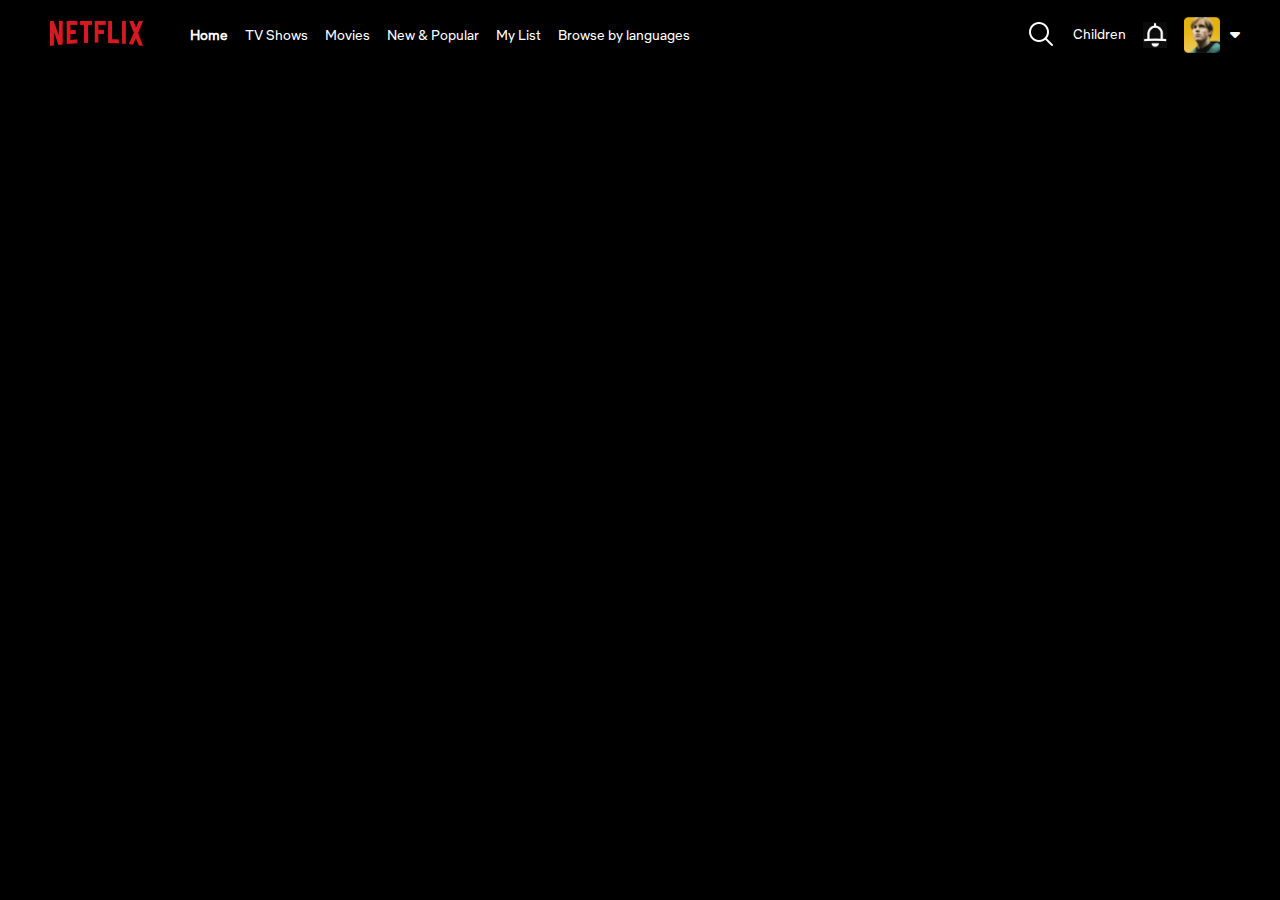
==== index.html @ 3de7b9f2 "Added two items in right section of navbar(newreleases and profile)" ====
<!DOCTYPE html>
<html lang="en">
<head>
    <meta charset="UTF-8">
    <meta name="viewport" content="width=device-width, initial-scale=1.0">
    <link rel="stylesheet" href="style.css">
    <link rel="icon" href="Logo/netflix-1-logo-svgrepo-com.svg" type="image/x-icon">
    <link rel="stylesheet" href="https://cdnjs.cloudflare.com/ajax/libs/font-awesome/6.0.0/css/all.min.css">
    <title>Home - Netflix</title>
</head>
<body>
    <nav>
        <div class="navbar">
            <div class="left">
                <img src="Logo/Netflix_2015_logo.svg.png" alt="Netflix" srcset="">
                <ul class="navbar-links">
                    <li><a href="#"><b>Home</b></a></li>
                    <li><a href="#">TV Shows</a></li>
                    <li><a href="#">Movies</a></li>
                    <li><a href="#">New & Popular</a></li>
                    <li><a href="#">My List</a></li>
                    <li><a href="#">Browse by languages</a></li>
                </ul>
            </div>
            <div class="right">
                <div class="navbar-search">
                    <input type="text" placeholder="Titles, People, Genres">
                    <a href="#">
                        <img src="Logo/icons8-search-30.png" alt="Search Icon" id="search-icon">
                    </a>
                </div>
                <a href="#">Children</a>
                <div class="newrelease">
                    <img id="newreleaseicon" src="Logo/Screenshot 2024-03-12 151353.png" alt="">
                </div>
                <div class="profile">
                    <div class="pic">
                        <img id="profileavatar" src="Logo/profileavatar.png" alt="">
                    </div>
                    <div class="arrow">
                        <i class="fa-solid fa-caret-down" style="color: #ffffff;"></i>
                    </div>
                </div>
            </div>
        </div>
    </nav>
    
    <main>
        
    </main>
</body>
<script src="script.js"></script>
</html>
---- style.css ----
@font-face {
    font-family: Netflix;
    src: url("font/NETFLIXSANS-REGULAR.OTF");
}
*{
    font-family: Netflix;
}

body {
    margin-top: 7.5px;
    margin-bottom: 11px;
    margin-left: 40px;
    margin-right: 40px;
    background-color: black;
    color: white;
    
}

div.navbar {
    background-color: rgb(0, 0, 0);
    display: flex;
    align-items: center;
    justify-content: space-between;
}

div.navbar .left {
    display: flex;
    justify-content: center;
    align-items: center;
}

.navbar .left img {
    padding: 10px;
    height: 25px;
    width: 92.5px;
    margin-right: 20px;
}

.navbar ul li {
    list-style-type: none;
}

.navbar ul li a {
    font-size: 13.5px;
    text-decoration: none;
    color: white;
}

.navbar-links {
    display: flex;
    align-items: center;
    justify-content: center;
    padding: 0;
}

.navbar-links li a {
    margin-left: 17px;
}

.navbar-search {
    position: relative;
    cursor: pointer;
    display: flex;
    align-items: center;
    justify-content: center;
}

#search-icon {
    height: 30px;
    cursor: pointer;
}

#search-textarea {
    display: none;
    position: absolute;
    top: 100%;
    left: 0;
    width: 200px;
    height: 100px;
    padding: 5px;
}


div.navbar .right{
    display: flex;
    align-items: center;
    justify-content: center;
}
div.navbar .right .navbar-search:hover input{
    width: 200px;
    border: 2px solid #575757;
    margin-right: 10px;
}
div.navbar .right .navbar-search input{
    padding-left: 15px;
    background-color: black;
    color: white;
    height: 30px;
    width: 0;
    outline: none;
    border: none;
    transition: 0.8s;
    background: transparent;

}

div.navbar .right .navbar-search img{
    position: relative;
    top: 2px;
}

div.navbar .right a{
    text-decoration: none;
    font-size: 13.5px;
    color: white;
    margin-left: 17px;
}

#newreleaseicon{
    width: 24px;
    height: 26px;
    position: relative;
    top: 3px;
    margin-left: 17px;
}

#profileavatar{
    width: 36px;
    height: 36px;
    position: relative;
    top: 3px;
    margin-left: 17px;
    cursor: pointer;
}

.profile{
    display: flex;
    align-items: center;
    justify-content: center;
    gap: 10px;
}
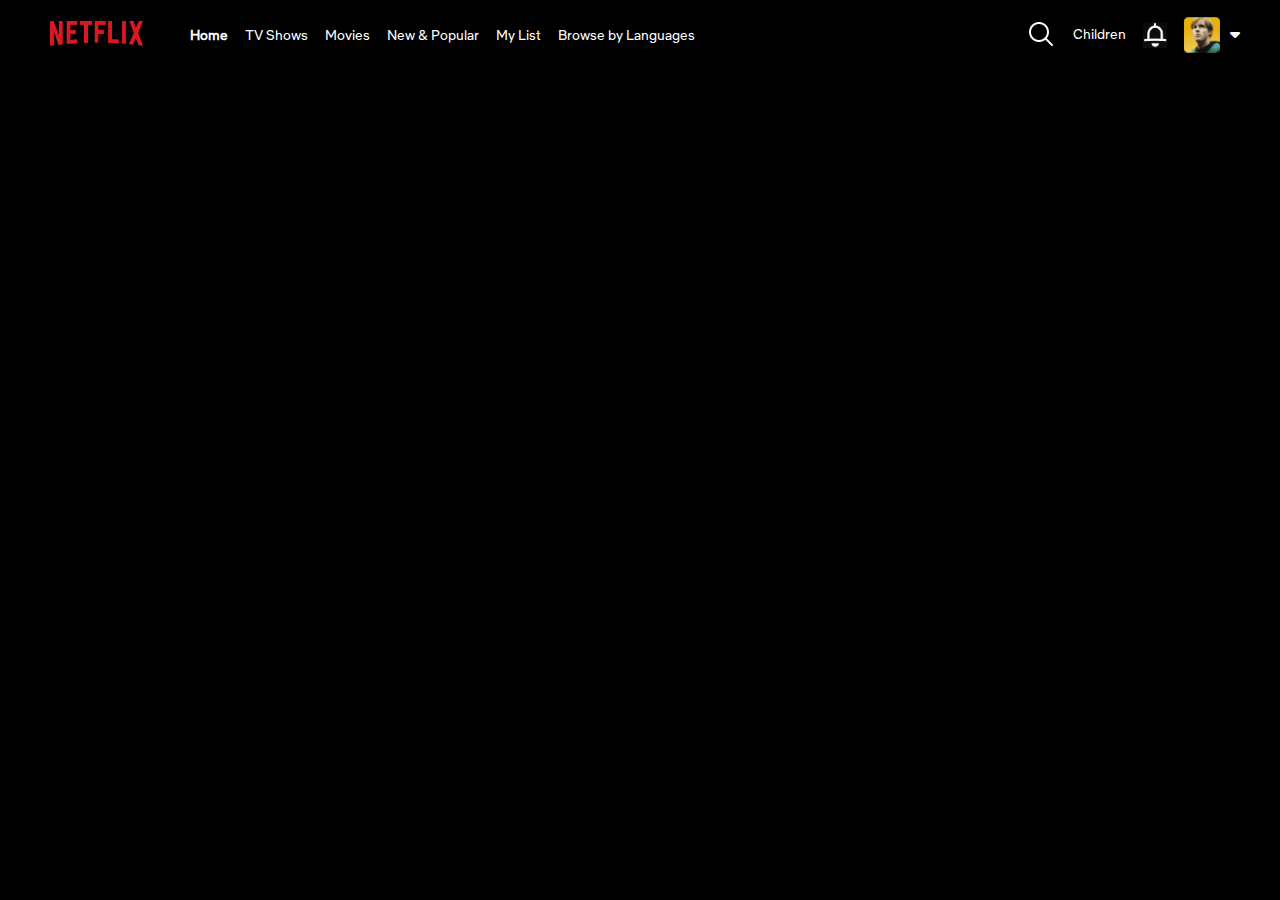
==== commit 9319ff46: "Added Background video" ====
--- a/index.html
+++ b/index.html
@@ -19,7 +19,7 @@
                     <li><a href="#">Movies</a></li>
                     <li><a href="#">New & Popular</a></li>
                     <li><a href="#">My List</a></li>
-                    <li><a href="#">Browse by languages</a></li>
+                    <li><a href="#">Browse by Languages</a></li>
                 </ul>
             </div>
             <div class="right">
@@ -46,7 +46,9 @@
     </nav>
     
     <main>
-        
+        <video id="background-video" autoplay>
+            <source src="Video/Oppenheimer ｜ New Trailer.mp4" type="video/mp4">
+        </video>
     </main>
 </body>
 <script src="script.js"></script>
--- a/style.css
+++ b/style.css
@@ -9,8 +9,8 @@
 body {
     margin-top: 7.5px;
     margin-bottom: 11px;
-    margin-left: 40px;
-    margin-right: 40px;
+    margin-left: 0;
+    margin-right: 0;
     background-color: black;
     color: white;
     
@@ -21,6 +21,9 @@
     display: flex;
     align-items: center;
     justify-content: space-between;
+    padding-left: 40px;
+    padding-right: 40px;
+    padding-bottom: 8px;
 }
 
 div.navbar .left {
@@ -140,3 +143,15 @@
     gap: 10px;
 }
 
+
+#background-video {
+    width: 100vw;
+    height: 100vh;
+    object-fit: cover;
+    position: fixed;
+    left: 0;
+    right: 0;
+    top: 0;
+    bottom: 0;
+    z-index: -1;
+  }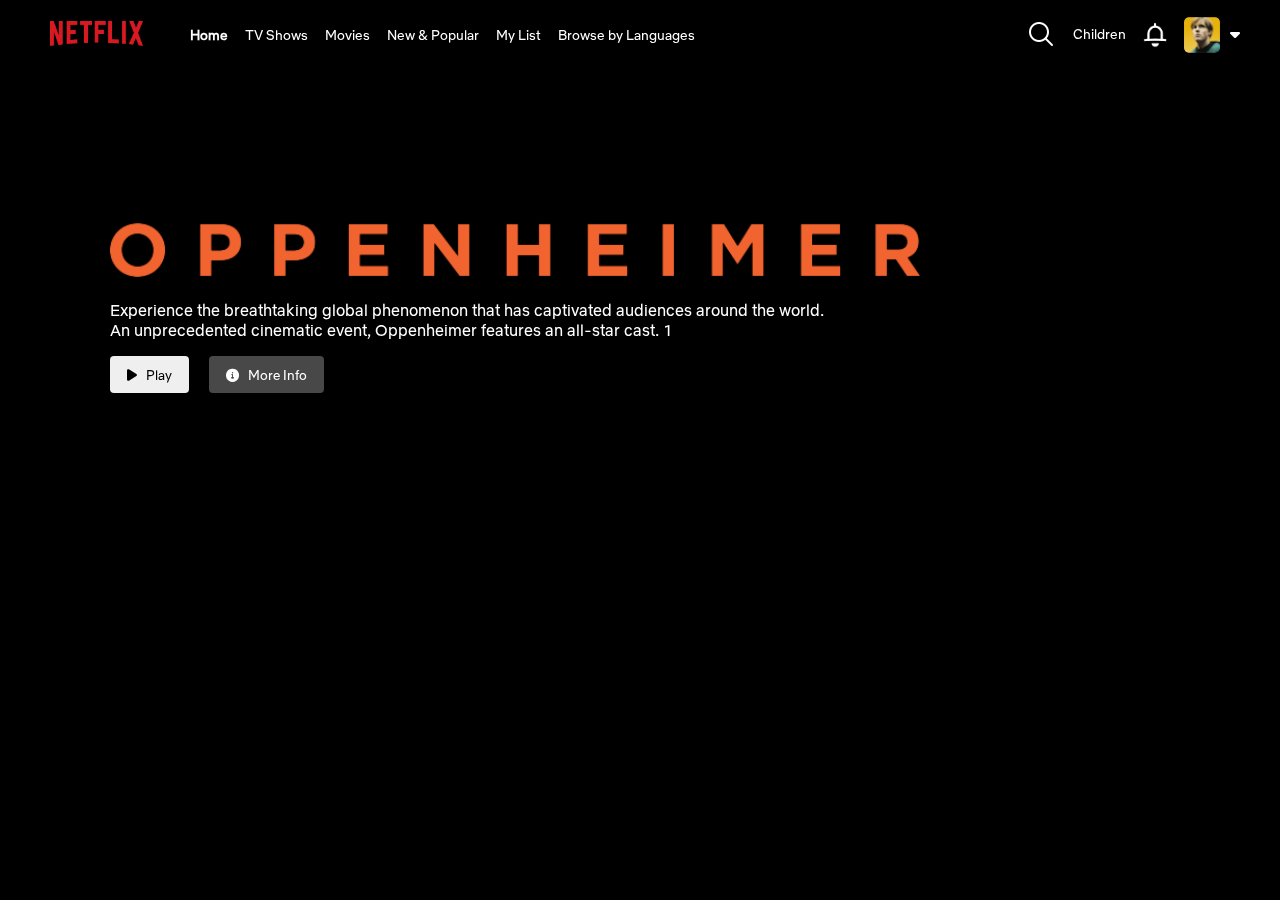
==== commit 40199fe2: "Added HeroSection(movietitle, description, buttons)" ====
--- a/index.html
+++ b/index.html
@@ -31,7 +31,7 @@
                 </div>
                 <a href="#">Children</a>
                 <div class="newrelease">
-                    <img id="newreleaseicon" src="Logo/Screenshot 2024-03-12 151353.png" alt="">
+                    <img id="newreleaseicon" src="Logo/Screenshot_2024-03-12_151353-removebg-preview.png" alt="">
                 </div>
                 <div class="profile">
                     <div class="pic">
@@ -47,8 +47,27 @@
     
     <main>
         <video id="background-video" autoplay>
-            <source src="Video/Oppenheimer ｜ New Trailer.mp4" type="video/mp4">
+            <source src="Video/Oppenheimer ｜ New Trailer (online-video-cutter.com).mp4" type="video/mp4">
         </video>
+        <div class="herosection">
+            <div class="title">
+                <img src="Logo/Oppenheimer_Movie_Logo_2023.png" alt="">
+            </div>
+            <div class="description">
+                <p>
+                    Experience the breathtaking global phenomenon that has captivated audiences around the world. An unprecedented cinematic event, Oppenheimer features an all-star cast.
+            1   </p>
+            </div>
+            <div class="buttons">
+                <div class="play">
+                    <button><i class="fa-solid fa-play" style="color: #000000;"></i> &nbsp;&nbsp;Play</button>
+                </div>
+                <div class="moreinfo">
+                    <button style="background-color: #5a5a5acc;color: white;"><i class="fa-solid fa-circle-info" style="color: #ffffff;"></i> &nbsp;&nbsp;More Info</button>
+                </div>
+            </div>
+        </div>
+        
     </main>
 </body>
 <script src="script.js"></script>
--- a/style.css
+++ b/style.css
@@ -17,7 +17,7 @@
 }
 
 div.navbar {
-    background-color: rgb(0, 0, 0);
+    background-color: rgba(0, 0, 0, 0);
     display: flex;
     align-items: center;
     justify-content: space-between;
@@ -128,6 +128,7 @@
 }
 
 #profileavatar{
+    border-radius: 5px;
     width: 36px;
     height: 36px;
     position: relative;
@@ -154,4 +155,33 @@
     top: 0;
     bottom: 0;
     z-index: -1;
-  }+  }
+
+.herosection{
+    padding: 150px 110px;
+    width: 80vh;
+}
+
+.herosection .title img{
+    width: 90vh;
+}
+
+.herosection .description p{
+    width: 80vh;
+}
+
+.buttons{
+    display: flex;
+    align-items: center;
+    justify-content: flex-start;
+    gap:  20px;
+}
+
+.buttons button{
+    border: none;
+    padding: 10px 17px;
+    border-radius: 4px;
+    cursor: pointer;
+}
+
+
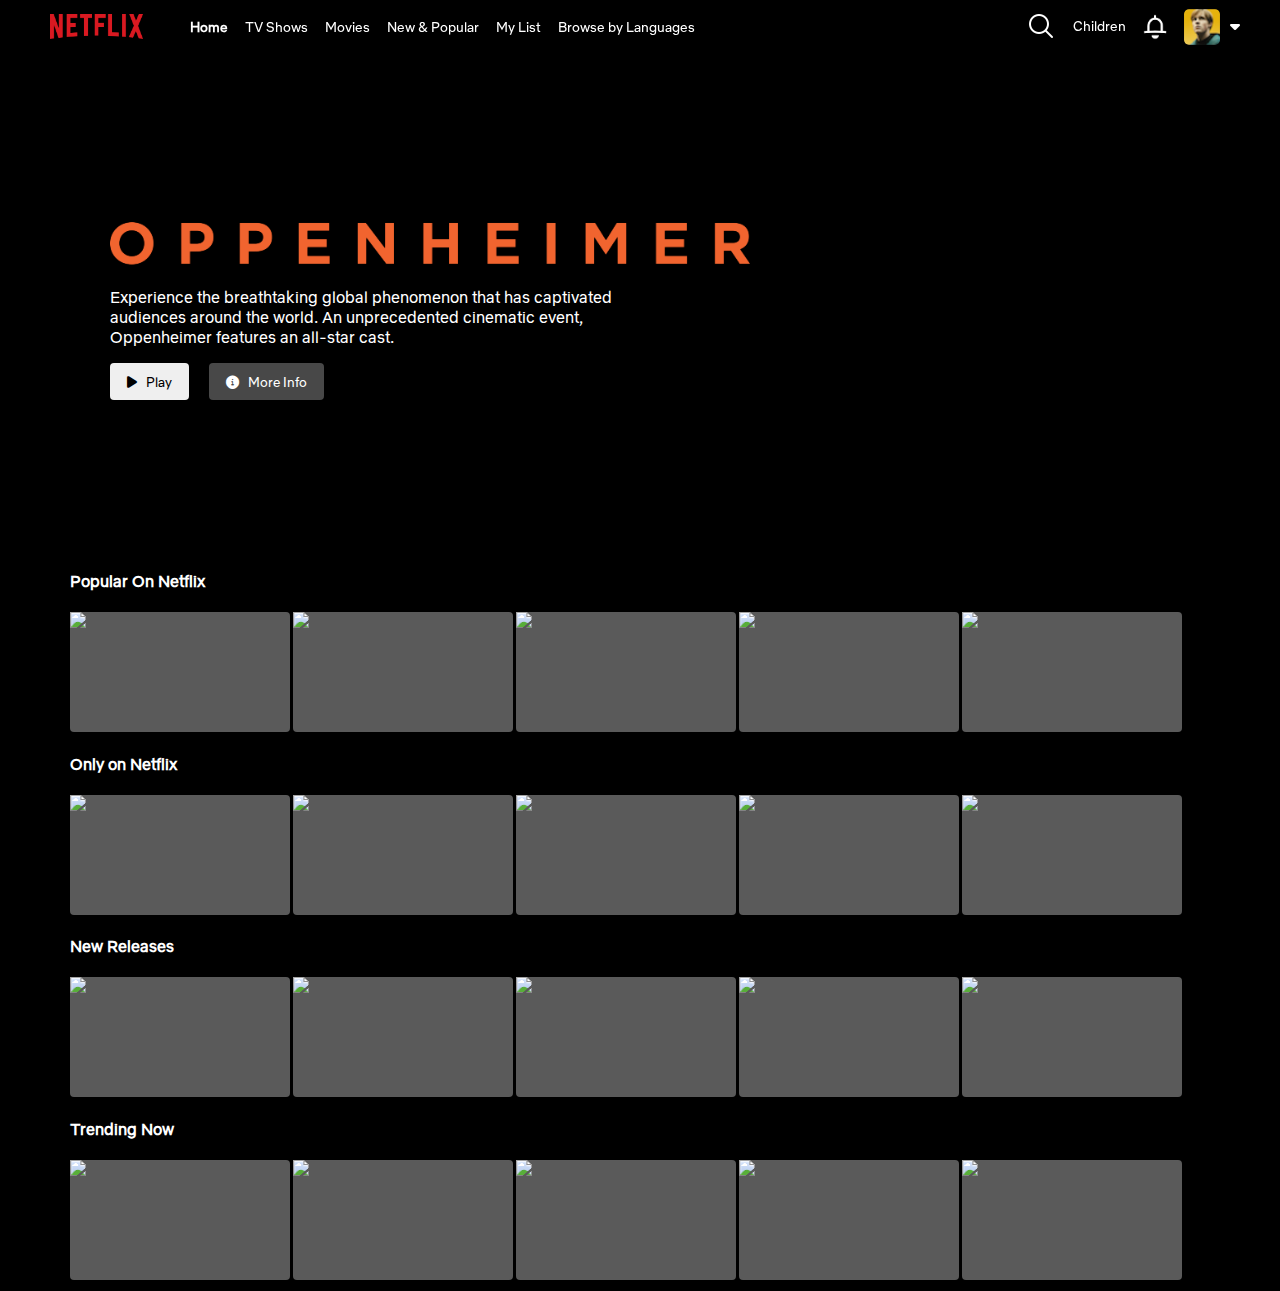
==== commit 49fe0281: "Added thumbnails using json file" ====
--- a/index.html
+++ b/index.html
@@ -56,7 +56,7 @@
             <div class="description">
                 <p>
                     Experience the breathtaking global phenomenon that has captivated audiences around the world. An unprecedented cinematic event, Oppenheimer features an all-star cast.
-            1   </p>
+                </p>
             </div>
             <div class="buttons">
                 <div class="play">
@@ -69,6 +69,48 @@
         </div>
         
     </main>
+    <div class="recommendations">
+        <div class="popular">
+            <h4>Popular On Netflix</h4>
+            <div class="carousel">
+                <div class="card"></div>
+                <div class="card"></div>
+                <div class="card"></div>
+                <div class="card"></div>
+                <div class="card"></div>
+            </div>
+        </div>
+        <div class="only-on-netflix">
+            <h4>Only on Netflix</h4>
+            <div class="carousel">
+                <div class="card"></div>
+                <div class="card"></div>
+                <div class="card"></div>
+                <div class="card"></div>
+                <div class="card"></div>
+            </div>
+        </div>
+        <div class="new-releases">
+            <h4>New Releases</h4>
+            <div class="carousel">
+                <div class="card"></div>
+                <div class="card"></div>
+                <div class="card"></div>
+                <div class="card"></div>
+                <div class="card"></div>
+            </div>
+        </div>
+        <div class="trending-now">
+            <h4>Trending Now</h4>
+            <div class="carousel">
+                <div class="card"></div>
+                <div class="card"></div>
+                <div class="card"></div>
+                <div class="card"></div>
+                <div class="card"></div>
+            </div>
+        </div>
+    </div>
 </body>
 <script src="script.js"></script>
 </html>--- a/style.css
+++ b/style.css
@@ -15,7 +15,18 @@
     color: white;
     
 }
-
+nav{
+    position: fixed;
+    top: 0;
+    right: 0;
+    left: 0;
+    z-index: 2000;
+
+}
+
+main{
+    padding-top: 60px;
+}
 div.navbar {
     background-color: rgba(0, 0, 0, 0);
     display: flex;
@@ -92,7 +103,7 @@
 div.navbar .right .navbar-search:hover input{
     width: 200px;
     border: 2px solid #575757;
-    margin-right: 10px;
+    /* margin-right: 1px; */
 }
 div.navbar .right .navbar-search input{
     padding-left: 15px;
@@ -146,15 +157,18 @@
 
 
 #background-video {
-    width: 100vw;
+    width: 100%;
     height: 100vh;
     object-fit: cover;
-    position: fixed;
+    position: absolute;
     left: 0;
     right: 0;
     top: 0;
     bottom: 0;
     z-index: -1;
+    border-bottom: 8px solid transparent; /* Add a transparent border */
+    filter: brightness(90%);
+    background: linear-gradient(to top, rgba(0, 0, 0, 0.427), transparent);
   }
 
 .herosection{
@@ -163,11 +177,13 @@
 }
 
 .herosection .title img{
-    width: 90vh;
+    width: 50vw;
 }
 
 .herosection .description p{
-    width: 80vh;
+    width: 40vw;
+    /* font-size: 1rem; */
+    
 }
 
 .buttons{
@@ -182,6 +198,29 @@
     padding: 10px 17px;
     border-radius: 4px;
     cursor: pointer;
-}
-
-
+    transition: 0.8s;
+}
+
+
+.recommendations{
+    background-color: rgba(255, 255, 255, 0);
+    padding-left: 70px;
+}
+
+.carousel{
+    display: flex;
+    gap: 3px;
+}
+
+.card{
+    background-color: rgba(255, 255, 255, 0.352);
+    width: 220px;
+    height: 120px;
+    border-radius: 4px;
+}
+
+
+.carousel .card img {
+    max-width: 100%; 
+    max-height: 100%; 
+}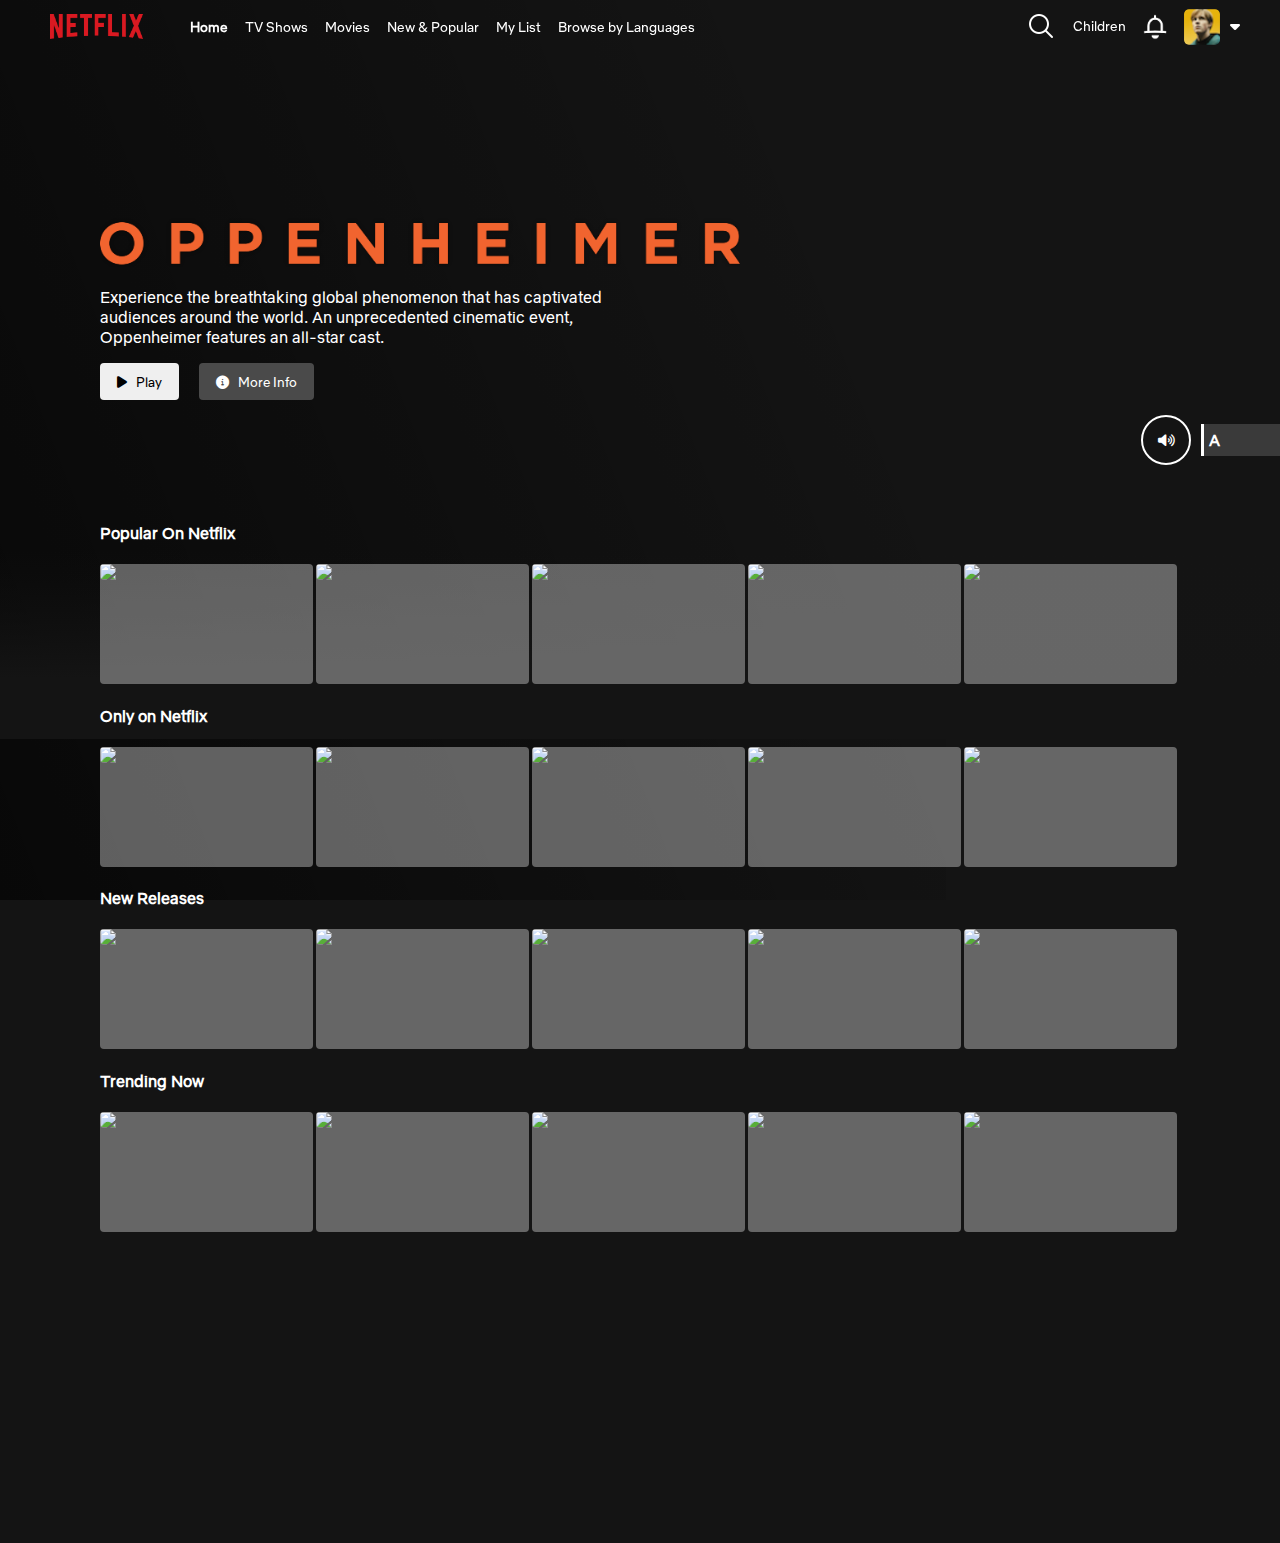
==== commit 86156d9e: "Added vignette effect for homepage, mutebutton and rating box, transparent to black bg transition to" ====
--- a/index.html
+++ b/index.html
@@ -10,7 +10,7 @@
 </head>
 <body>
     <nav>
-        <div class="navbar">
+        <div id="navbar" class="navbar">
             <div class="left">
                 <img src="Logo/Netflix_2015_logo.svg.png" alt="Netflix" srcset="">
                 <ul class="navbar-links">
@@ -63,11 +63,29 @@
                     <button><i class="fa-solid fa-play" style="color: #000000;"></i> &nbsp;&nbsp;Play</button>
                 </div>
                 <div class="moreinfo">
-                    <button style="background-color: #5a5a5acc;color: white;"><i class="fa-solid fa-circle-info" style="color: #ffffff;"></i> &nbsp;&nbsp;More Info</button>
+                    <button style="background-color: #5a5a5acc;color: white;">
+                        <i class="fa-solid fa-circle-info" style="color: #ffffff;"></i> &nbsp;&nbsp;More Info
+                    </button>
                 </div>
             </div>
+            
         </div>
-        
+        <div class="trailer-vignette-layer">
+
+        </div>
+        <div class="vignette-layer"></div>
+        <div class="mute-and-rating">
+            <span class="mr-container">
+                <div class="mute">
+                    <button class="mutebtn" onclick="muteSound()">
+                        <i id="mutebtn" class="fa-solid fa-volume-high" style="color: #ffffff;"></i>
+                    </button>
+                </div>
+                <div class="rating">
+                    <b>A</b>
+                </div>
+            </span>
+        </div>
     </main>
     <div class="recommendations">
         <div class="popular">
--- a/style.css
+++ b/style.css
@@ -11,7 +11,7 @@
     margin-bottom: 11px;
     margin-left: 0;
     margin-right: 0;
-    background-color: black;
+    background-color: #141414;
     color: white;
     
 }
@@ -28,14 +28,15 @@
     padding-top: 60px;
 }
 div.navbar {
-    background-color: rgba(0, 0, 0, 0);
     display: flex;
     align-items: center;
     justify-content: space-between;
     padding-left: 40px;
     padding-right: 40px;
-    padding-bottom: 8px;
-}
+    padding-bottom: 4px;
+    transition: 0.8s;
+}
+
 
 div.navbar .left {
     display: flex;
@@ -58,6 +59,11 @@
     font-size: 13.5px;
     text-decoration: none;
     color: white;
+    transition: .5s;
+}
+
+.navbar ul li a:hover {
+    color: rgb(146, 146, 146);
 }
 
 .navbar-links {
@@ -128,8 +134,11 @@
     font-size: 13.5px;
     color: white;
     margin-left: 17px;
-}
-
+    transition: .5s;
+}
+div.navbar .right a:hover{
+    color: rgb(146, 146, 146);
+}
 #newreleaseicon{
     width: 24px;
     height: 26px;
@@ -165,14 +174,14 @@
     right: 0;
     top: 0;
     bottom: 0;
-    z-index: -1;
-    border-bottom: 8px solid transparent; /* Add a transparent border */
+    z-index: -6;
     filter: brightness(90%);
-    background: linear-gradient(to top, rgba(0, 0, 0, 0.427), transparent);
+    padding-bottom: 20px;
+    margin-bottom: 20px; 
   }
 
 .herosection{
-    padding: 150px 110px;
+    padding: 150px 100px;
     width: 80vh;
 }
 
@@ -182,7 +191,7 @@
 
 .herosection .description p{
     width: 40vw;
-    /* font-size: 1rem; */
+    
     
 }
 
@@ -201,10 +210,73 @@
     transition: 0.8s;
 }
 
+.vignette-layer{
+    background-color: transparent;
+    background-image: linear-gradient(180deg, hsla(0, 0%, 8%, 0) 0, hsla(0, 0%, 8%, .15) 15%, hsla(0, 0%, 8%, .35) 29%, hsla(0, 0%, 8%, .58) 44%, #141414 68%, #141414);
+    background-position: 0 top;
+    background-repeat: repeat-x;
+    background-size: 100% 100%;
+    bottom: -1px;
+    height: 14.7vw;
+    opacity: 1;
+    top: auto;
+    width: 100%;
+    position: relative;
+}
+
+.trailer-vignette-layer{
+    background: linear-gradient(69deg, rgba(0, 0, 0, .6), transparent 85%);
+    bottom: 0;
+    left: 0;
+    opacity: 1;
+    position: absolute;
+    right: 26.09%;
+    top: 0;
+    transition: opacity .5s;
+    z-index: -5;
+}
+.mute-and-rating{
+    color: white;
+    position: relative;
+    top: -330px;
+    right: 0;
+}
+
+.mr-container{
+    display: flex;
+    align-items: center;
+    justify-content: flex-end;
+    padding: 7px 0px;
+}
+
+.mr-container .rating{
+    background-color: #67676777;
+    padding-left: 5px;
+    padding-right: 60px;
+    border-left: 3px solid white ;
+    padding-top: 6px;
+    padding-bottom: 6px;
+}
+
+.mute button{
+    width: 50px;
+    height: 50px;
+    background-color: transparent;
+    border: 2px solid white ;
+    border-radius: 50%;
+    padding: 5px;
+    margin-right: 10px;
+    cursor: pointer;
+}
+
+
 
 .recommendations{
     background-color: rgba(255, 255, 255, 0);
-    padding-left: 70px;
+    padding-left: 100px;
+    position: relative;
+    top: -300px;
+
 }
 
 .carousel{
@@ -214,7 +286,7 @@
 
 .card{
     background-color: rgba(255, 255, 255, 0.352);
-    width: 220px;
+    width: 213px;
     height: 120px;
     border-radius: 4px;
 }
@@ -223,4 +295,7 @@
 .carousel .card img {
     max-width: 100%; 
     max-height: 100%; 
+    display: block;
+    margin: auto;
+    border-radius: 4px;
 }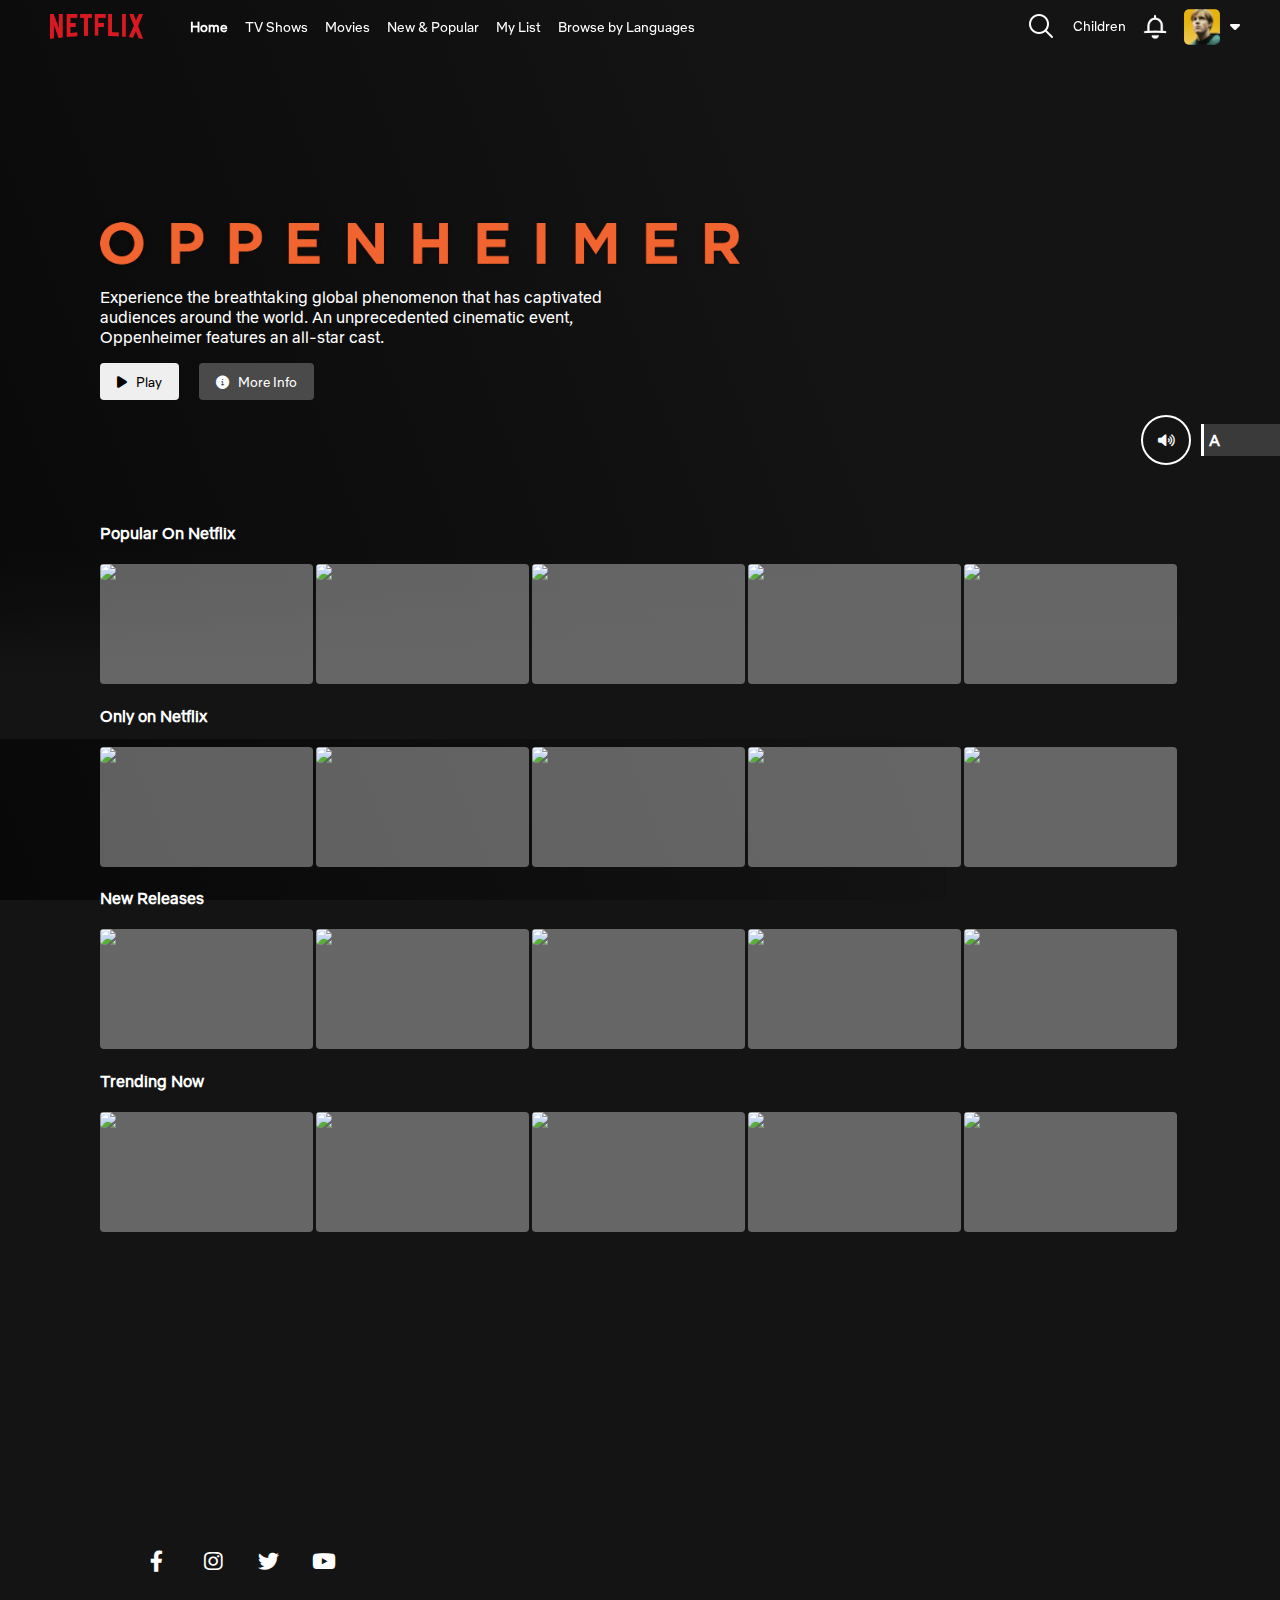
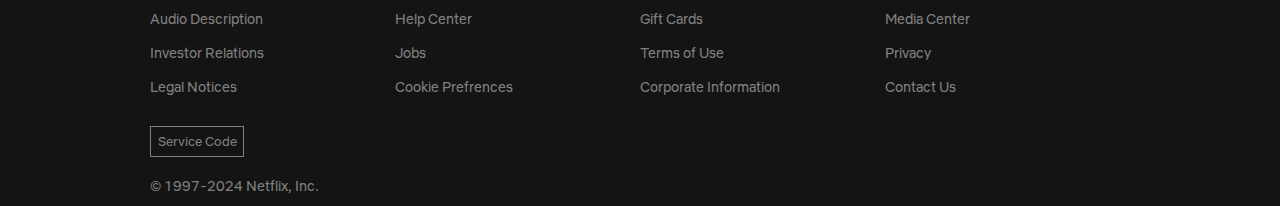
==== commit 485923de: "Added footer" ====
--- a/index.html
+++ b/index.html
@@ -129,6 +129,66 @@
             </div>
         </div>
     </div>
+    <div class="footer">
+        <div class="social-links">
+            <a href="https://www.facebook.com/NetflixIN/">
+                <i class="fa-brands fa-facebook-f fa-xl" style="color: #ffffff;"></i>
+            </a>
+            <a href="https://www.instagram.com/Netflix_IN/">
+                <i class="fa-brands fa-instagram fa-xl" style="color: #ffffff;"></i>
+            </a>
+            <a href="https://twitter.com/netflixindia">
+                <i class="fa-brands fa-twitter fa-xl" style="color: #ffffff;"></i>
+            </a>
+            <a href="https://www.youtube.com/channel/UCZSNzBgFub_WWil6TOTYwAg">
+                <i class="fa-brands fa-youtube fa-xl" style="color: #ffffff;"></i>
+            </a>
+        </div>
+        <ul class="other-links">
+            <li class="other-links-wrapper">
+                <a class="other-link" href="#">Audio Description</a>
+            </li>
+            <li class="other-links-wrapper">
+                <a class="other-link" href="#">Help Center</a>
+            </li>
+            <li class="other-links-wrapper">
+                <a class="other-link" href="#">Gift Cards</a>
+            </li>
+            <li class="other-links-wrapper">
+                <a class="other-link" href="#">Media Center</a>
+            </li>
+            <li class="other-links-wrapper">
+                <a class="other-link" href="#">Investor Relations</a>
+            </li>
+            <li class="other-links-wrapper">
+                <a class="other-link" href="#">Jobs</a>
+            </li>
+            <li class="other-links-wrapper">
+                <a class="other-link" href="#">Terms of Use</a>
+            </li>
+            <li class="other-links-wrapper">
+                <a class="other-link" href="#">Privacy</a>
+            </li>
+            <li class="other-links-wrapper">
+                <a class="other-link" href="#">Legal Notices</a>
+            </li>
+            <li class="other-links-wrapper">
+                <a class="other-link" href="#">Cookie Prefrences</a>
+            </li>
+            <li class="other-links-wrapper">
+                <a class="other-link" href="#">Corporate Information</a>
+            </li>
+            <li class="other-links-wrapper">
+                <a class="other-link" href="#">Contact Us</a>
+            </li>
+        </ul>
+        <div class="service-button-wrapper">
+            <button class="service-button">
+                Service Code
+            </button>
+        </div>
+        <div class="member-footer-copyright"><span>© 1997-2024 Netflix, Inc.‎</span></div>
+    </div>
 </body>
 <script src="script.js"></script>
 </html>--- a/style.css
+++ b/style.css
@@ -298,4 +298,54 @@
     display: block;
     margin: auto;
     border-radius: 4px;
+}
+
+div.footer{
+    color: grey;
+    margin: 20px auto 0;
+    max-width: 980px;
+    padding: 0 4%;
+    font-size: 14px;
+
+}
+div.footer .social-links{
+    display: flex;
+    margin-bottom: 1em;
+    gap: 20px;
+}
+
+div.footer .social-links a i{
+    width: 34px;
+    height: 34px;
+}
+
+div.footer .other-links{
+    align-items: flex-start;
+    display: flex;
+    flex-direction: row;
+    flex-wrap: wrap;
+    margin: 0 0 14px;
+    padding: 0;
+}
+
+div.footer .other-links-wrapper{
+    box-sizing: border-box;
+    flex: 0 0 25%;
+    list-style-type: none;
+    margin-bottom: 16px;
+    padding-right: 22px;
+}
+
+div.footer .other-links-wrapper a{
+    text-decoration: none;
+    color: grey ;
+}
+
+.service-button{
+    background: transparent;
+    border: 1px solid grey;
+    color: grey;
+    font-size: 13px;
+    margin-bottom: 20px;
+    padding: 0.5em 
 }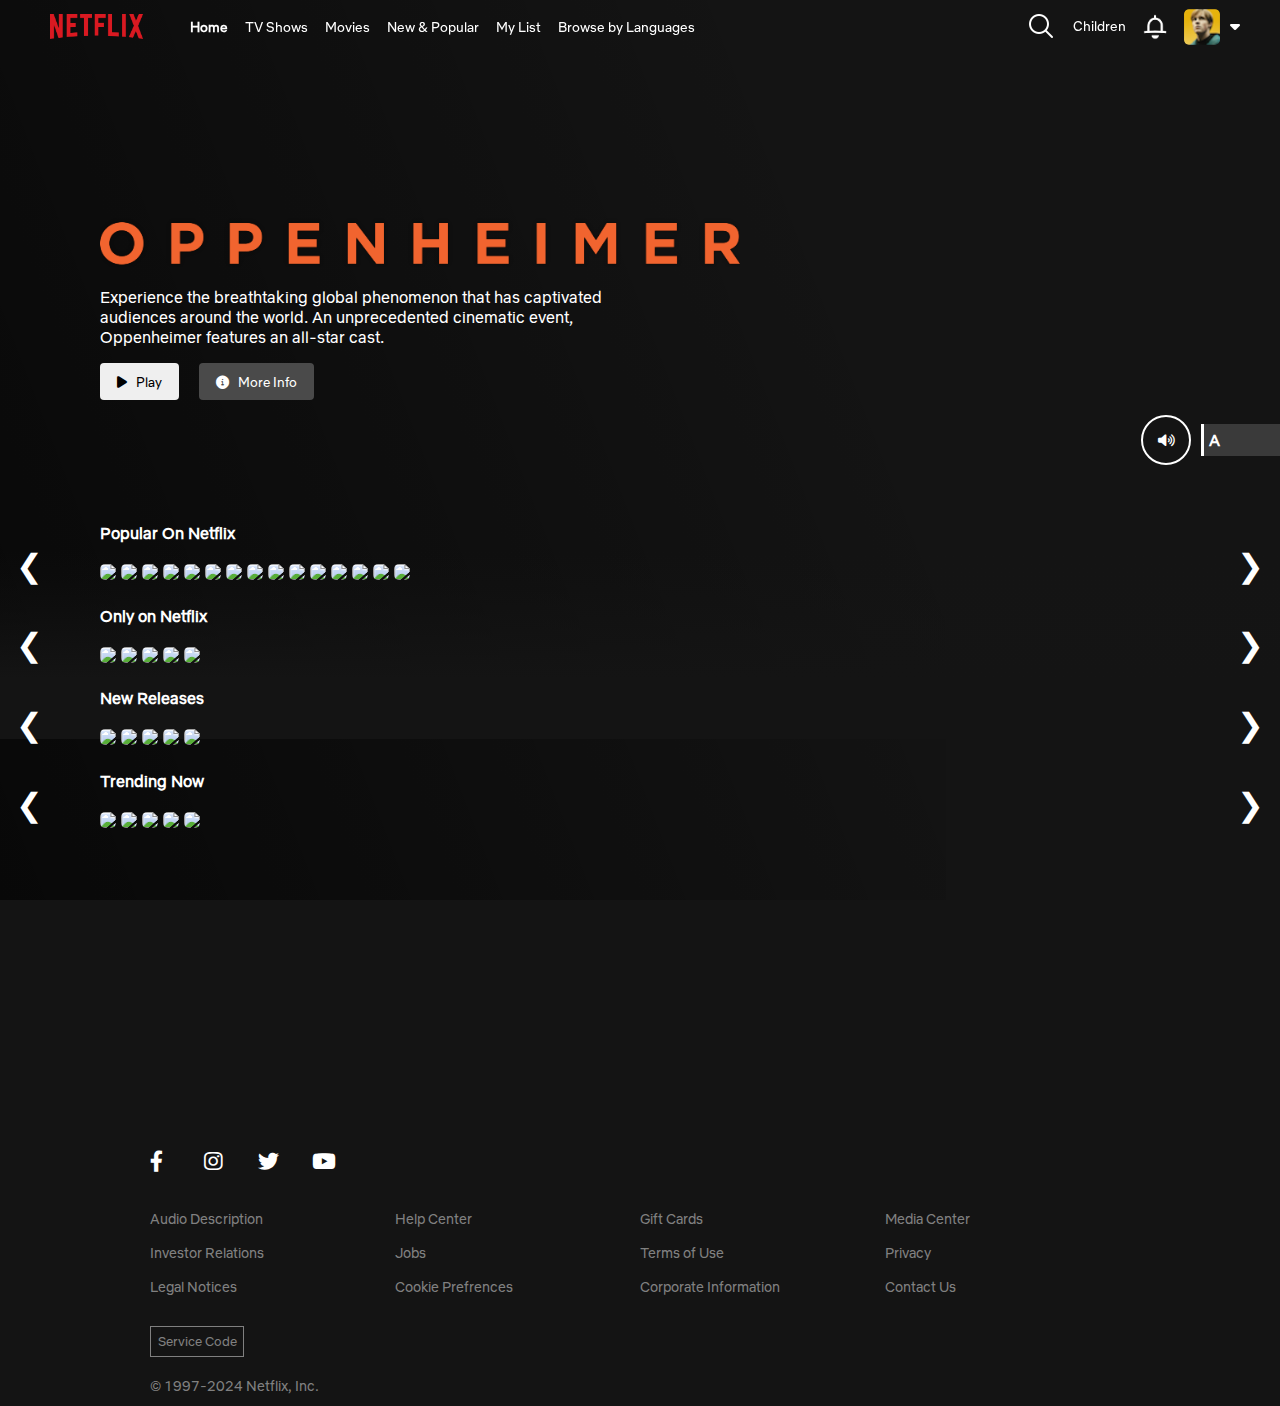
==== commit 9f1c2fa5: "Final Commit" ====
--- a/index.html
+++ b/index.html
@@ -90,43 +90,35 @@
     <div class="recommendations">
         <div class="popular">
             <h4>Popular On Netflix</h4>
-            <div class="carousel">
-                <div class="card"></div>
-                <div class="card"></div>
-                <div class="card"></div>
-                <div class="card"></div>
-                <div class="card"></div>
+            <div class="slider-container">
+                <div class="slider"></div>
             </div>
+            <button class="prev" onclick="moveSlide(-1)">&#10094;</button>
+            <button class="next" onclick="moveSlide(1)">&#10095;</button>
         </div>
         <div class="only-on-netflix">
             <h4>Only on Netflix</h4>
-            <div class="carousel">
-                <div class="card"></div>
-                <div class="card"></div>
-                <div class="card"></div>
-                <div class="card"></div>
-                <div class="card"></div>
+            <div class="slider-container">
+                <div class="slider"></div>
             </div>
+            <button style="top: 39%;" class="prev" onclick="moveSlide(-1)">&#10094;</button>
+            <button style="top: 39%;" class="next" onclick="moveSlide(1)">&#10095;</button>
         </div>
         <div class="new-releases">
             <h4>New Releases</h4>
-            <div class="carousel">
-                <div class="card"></div>
-                <div class="card"></div>
-                <div class="card"></div>
-                <div class="card"></div>
-                <div class="card"></div>
+            <div class="slider-container">
+                <div class="slider"></div>
             </div>
+            <button style="top: 65%;" class="prev" onclick="moveSlide(-1)">&#10094;</button>
+            <button style="top: 65%;" class="next" onclick="moveSlide(1)">&#10095;</button>
         </div>
         <div class="trending-now">
             <h4>Trending Now</h4>
-            <div class="carousel">
-                <div class="card"></div>
-                <div class="card"></div>
-                <div class="card"></div>
-                <div class="card"></div>
-                <div class="card"></div>
+            <div class="slider-container">
+                <div class="slider"></div>
             </div>
+            <button style="top: 91%;" class="prev" onclick="moveSlide(-1)">&#10094;</button>
+            <button style="top: 91%;" class="next" onclick="moveSlide(1)">&#10095;</button>
         </div>
     </div>
     <div class="footer">
--- a/style.css
+++ b/style.css
@@ -273,32 +273,74 @@
 
 .recommendations{
     background-color: rgba(255, 255, 255, 0);
-    padding-left: 100px;
+    padding: 0 100px 0 100px;
     position: relative;
     top: -300px;
-
-}
-
-.carousel{
-    display: flex;
-    gap: 3px;
-}
-
-.card{
-    background-color: rgba(255, 255, 255, 0.352);
-    width: 213px;
-    height: 120px;
-    border-radius: 4px;
-}
-
-
-.carousel .card img {
-    max-width: 100%; 
-    max-height: 100%; 
-    display: block;
-    margin: auto;
-    border-radius: 4px;
-}
+}
+
+.slider-container{
+    position: relative;
+    /* max-width: 1021px; */
+    margin: 0 auto;
+    overflow: hidden;
+    
+}
+.slider{
+    display: flex;
+    /* justify-content: center; */
+    align-items: center;
+    transition: transform 0.7s ease;
+    gap: 5px;
+    /* overflow: hidden; */
+}
+
+
+.slide{
+    flex: 0 0 auto;
+    transition: all 300ms ease-in-out;
+}
+
+.slide:hover{
+    transform: scale(1.5);
+    transition: all 300ms ease-in-out;
+    transition-delay: 300ms;
+}
+
+.slide:hover img{
+    transition-delay: 300ms;
+    box-shadow: 0 0 5px 1px rgba(0,0,0,0.5);
+}
+.slide img{
+    max-width: 208px;
+    max-height: 125px;
+    border-radius: 5px;
+    cursor: grab;
+    
+}
+
+button.prev, button.next{
+    color: white;
+    
+    background: none;
+    max-height: 125px;
+    position: absolute;
+    top:13.5%;
+    transform: translateY(-50%);
+    border: none;
+    font-size: 2rem;
+    cursor: pointer;
+}
+
+button.prev{
+    left: 10px;
+    padding-left: ;
+}
+
+button.next{
+    right: 10px;
+    
+}
+
 
 div.footer{
     color: grey;
@@ -348,4 +390,5 @@
     font-size: 13px;
     margin-bottom: 20px;
     padding: 0.5em 
-}+}
+
